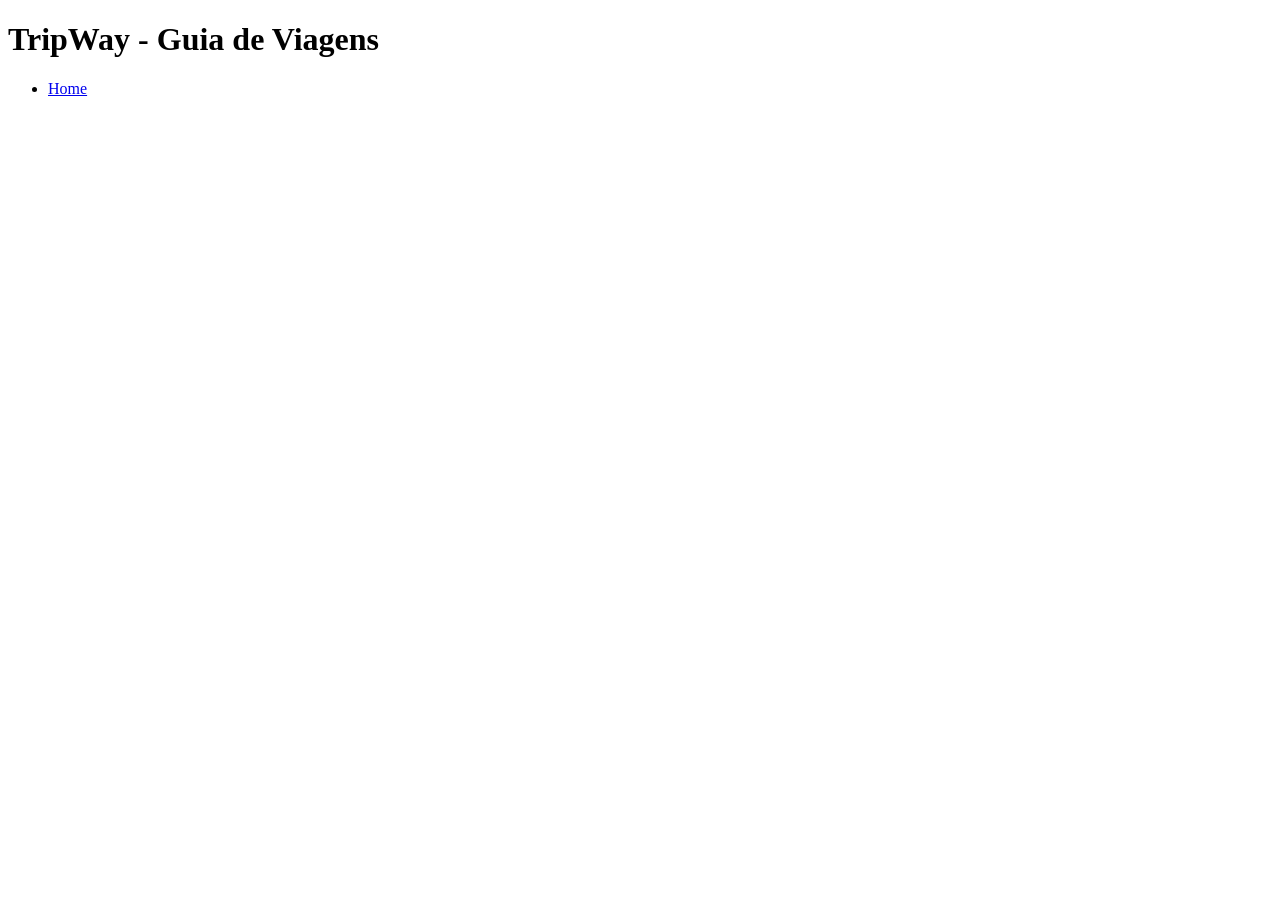
==== pages/contato.html @ c0380947 "adicionado navegacao para voltar a pagina home" ====
<!DOCTYPE html>
<html lang="en">
<head>
    <meta charset="UTF-8">
    <meta name="viewport" content="width=device-width, initial-scale=1.0">
    <title>Contato e Reserva</title>
</head>
<body>
  <header>
    <h1>TripWay - Guia de Viagens</h1>
    <nav>
        <ul>
            <li><a href="../index.html">Home</a></li>
        </ul>
    </nav>
  </header>




</body>
</html>
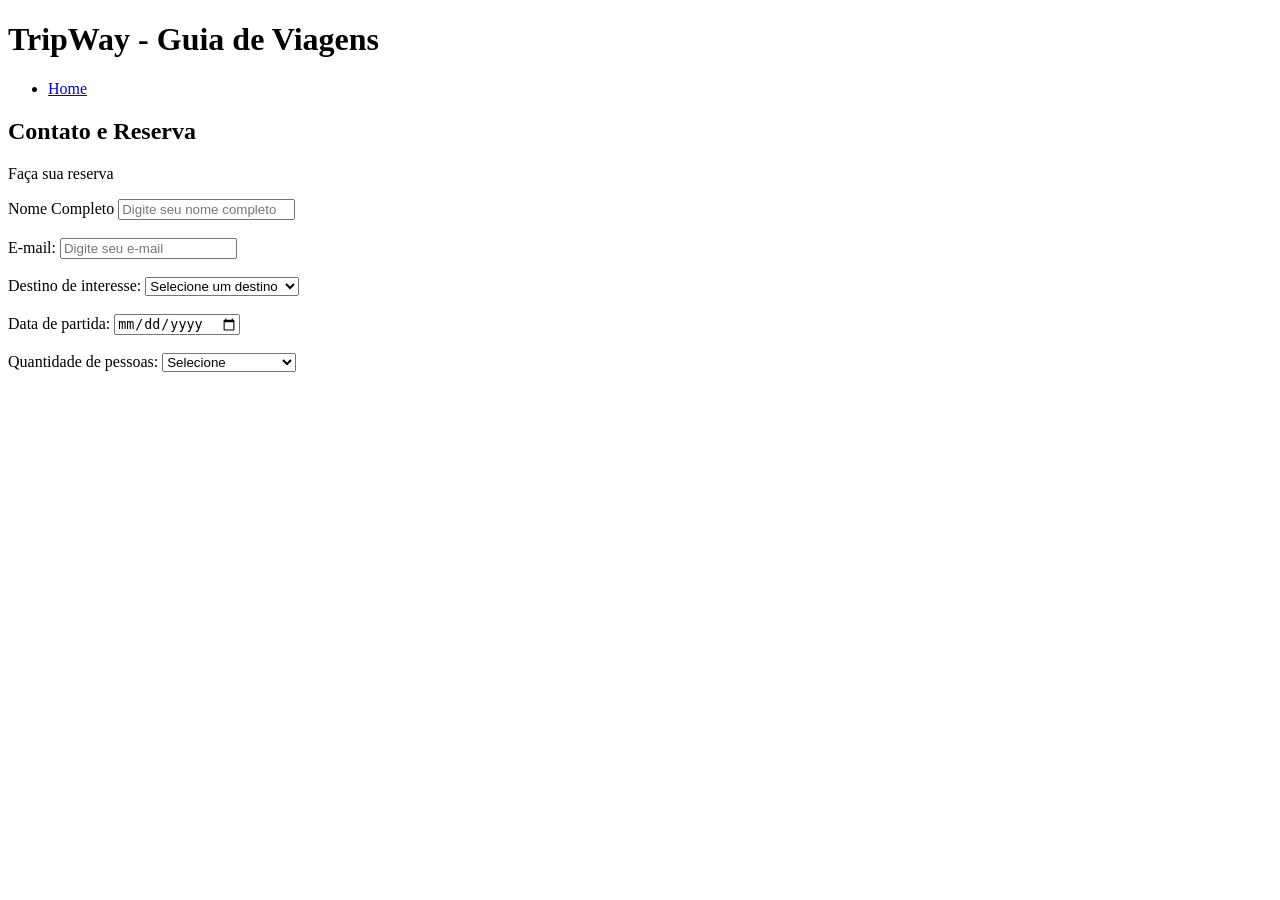
==== commit 96f96da7: "adicionado menu de reserva" ====
--- a/pages/contato.html
+++ b/pages/contato.html
@@ -15,6 +15,64 @@
     </nav>
   </header>
 
+  <main>
+    <section>
+        <h2>Contato e Reserva</h2>
+        <p>Faça sua reserva</p>
+        <form>
+        
+            <label for="nome">Nome Completo</label>
+        <input type="text" id="nome" name="nome" placeholder="Digite seu nome completo" required>
+        
+        <br><br>
+            
+        <label for="email">E-mail:</label>
+        <input type="email" id="email" name="email" placeholder="Digite seu e-mail" required>
+
+        <br><br>
+        <label for="destino">Destino de interesse:</label>
+        <select id="destino" name="destino" required>
+          <option value="" disabled selected>Selecione um destino</option>
+          <option value="maldivas">Maldivas</option>
+          <option value="alpes">Alpes Suíços - Suíça</option>
+          <option value="rio">Rio de Janeiro - Brasil</option>
+          <option value="marrakech">Marrakech - Marrocos</option>
+        </select>
+
+        <br><br>
+
+        <label for="data">Data de partida:</label>
+        <input type="date" id="data" name="data" required>
+
+        <br><br>
+
+        <label for="pessoas">Quantidade de pessoas:</label>
+        <select id="pessoas" name="pessoas" required>
+          <option value="" disabled selected>Selecione</option>
+          <option value="1">1 pessoa</option>
+          <option value="2">2 pessoas</option>
+          <option value="3">3 pessoas</option>
+          <option value="4">4 pessoas</option>
+          <option value="5">5 pessoas</option>
+          <option value="6">6 ou mais pessoas</option>
+        </select>
+
+
+       
+
+
+
+
+
+
+
+
+        </form>
+
+
+    </section>
+  </main>
+
 
 
 
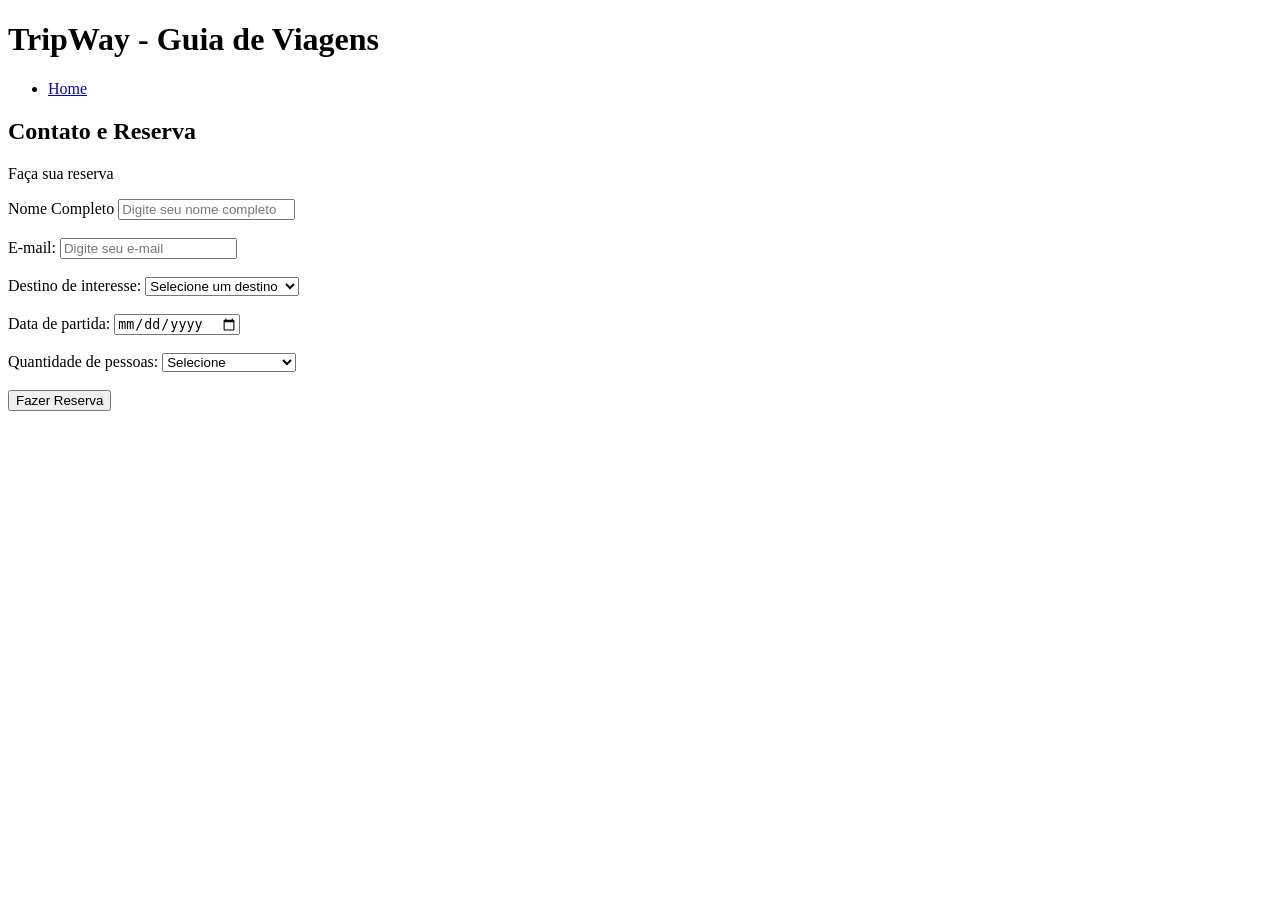
==== commit 556a7b0a: "adicionado botao para enviar reserva" ====
--- a/pages/contato.html
+++ b/pages/contato.html
@@ -57,6 +57,9 @@
           <option value="6">6 ou mais pessoas</option>
         </select>
 
+        <br><br>
+
+        <button type="submit">Fazer Reserva</button>
 
        
 
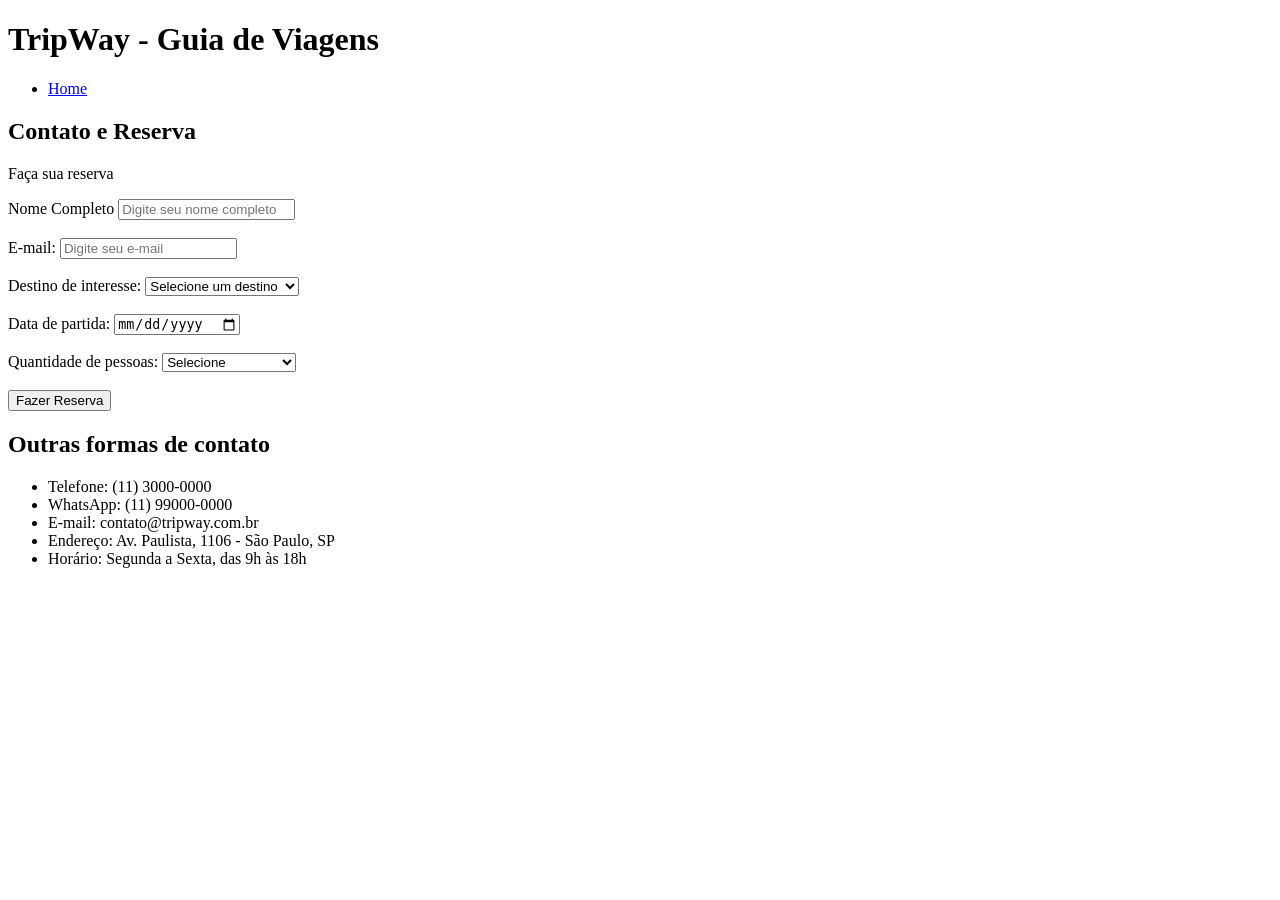
==== commit 8b659941: "adicionado outras formas de contato" ====
--- a/pages/contato.html
+++ b/pages/contato.html
@@ -19,7 +19,7 @@
     <section>
         <h2>Contato e Reserva</h2>
         <p>Faça sua reserva</p>
-        <form>
+    <form>
         
             <label for="nome">Nome Completo</label>
         <input type="text" id="nome" name="nome" placeholder="Digite seu nome completo" required>
@@ -61,17 +61,15 @@
 
         <button type="submit">Fazer Reserva</button>
 
-       
+    </form>
 
-
-
-
-
-
-
-
-        </form>
-
+    <h2>Outras formas de contato</h2>
+      <ul>
+        <li>Telefone: (11) 3000-0000</li>
+        <li>WhatsApp: (11) 99000-0000</li>
+        <li>E-mail: contato@tripway.com.br</li>
+        <li>Endereço: Av. Paulista, 1106 - São Paulo, SP</li>
+        <li>Horário: Segunda a Sexta, das 9h às 18h</li>
 
     </section>
   </main>
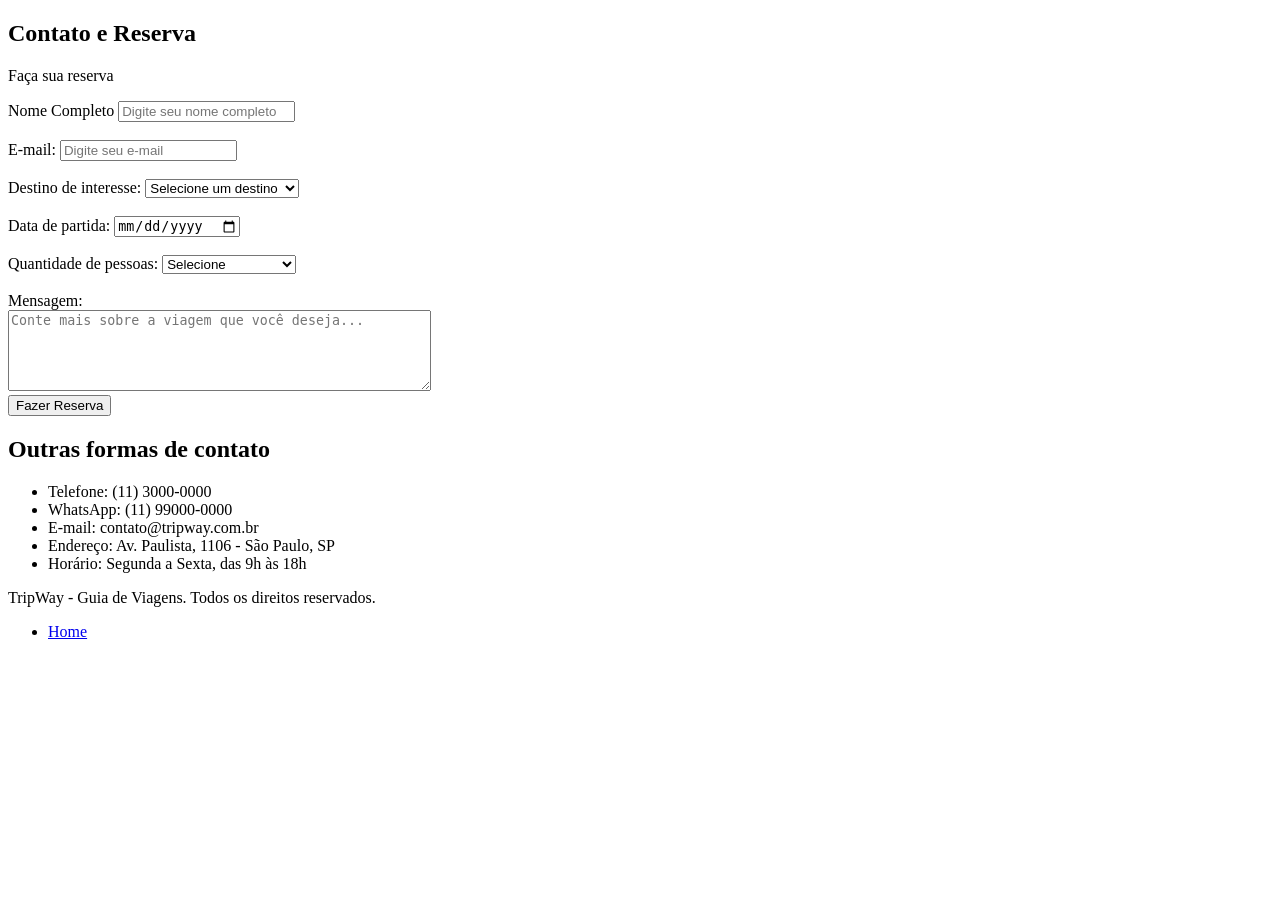
==== commit 96159260: "pagina contato finalizada" ====
--- a/pages/contato.html
+++ b/pages/contato.html
@@ -6,14 +6,6 @@
     <title>Contato e Reserva</title>
 </head>
 <body>
-  <header>
-    <h1>TripWay - Guia de Viagens</h1>
-    <nav>
-        <ul>
-            <li><a href="../index.html">Home</a></li>
-        </ul>
-    </nav>
-  </header>
 
   <main>
     <section>
@@ -58,6 +50,12 @@
         </select>
 
         <br><br>
+        
+        <label for="mensagem">Mensagem:</label>
+        <br>
+        <textarea id="mensagem" name="mensagem" rows="5" cols="50" placeholder="Conte mais sobre a viagem que você deseja..."></textarea>
+
+        <br>
 
         <button type="submit">Fazer Reserva</button>
 
@@ -70,11 +68,19 @@
         <li>E-mail: contato@tripway.com.br</li>
         <li>Endereço: Av. Paulista, 1106 - São Paulo, SP</li>
         <li>Horário: Segunda a Sexta, das 9h às 18h</li>
+      </ul>
 
     </section>
   </main>
 
-
+  <footer>
+    <p>TripWay - Guia de Viagens. Todos os direitos reservados.</p>
+        <nav>
+            <ul>
+                <li><a href="../index.html">Home</a></li>
+            </ul>
+        </nav>
+  </footer>
 
 
 </body>
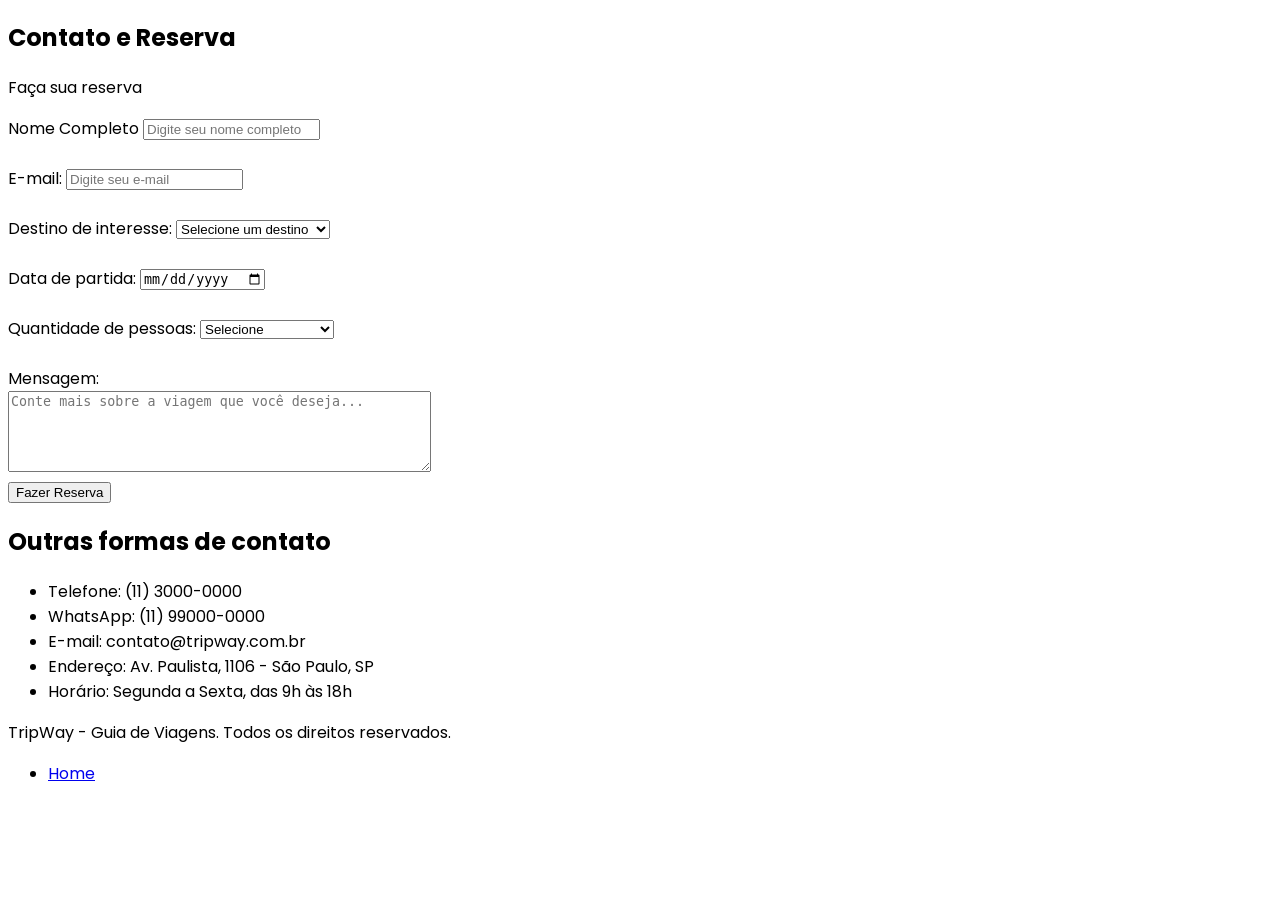
==== commit 0971b682: "cp finalizado" ====
--- a/pages/contato.html
+++ b/pages/contato.html
@@ -3,9 +3,12 @@
 <head>
     <meta charset="UTF-8">
     <meta name="viewport" content="width=device-width, initial-scale=1.0">
+    <link rel="preconnect" href="https://fonts.googleapis.com">
+  <link rel="preconnect" href="https://fonts.gstatic.com" crossorigin>
+  <link href="https://fonts.googleapis.com/css2?family=Poppins:ital,wght@0,100;0,200;0,300;0,400;0,500;0,600;0,700;0,800;0,900;1,100;1,200;1,300;1,400;1,500;1,600;1,700;1,800;1,900&display=swap" rel="stylesheet">
     <title>Contato e Reserva</title>
 </head>
-<body>
+<body style="font-family: Poppins;">
 
   <main>
     <section>
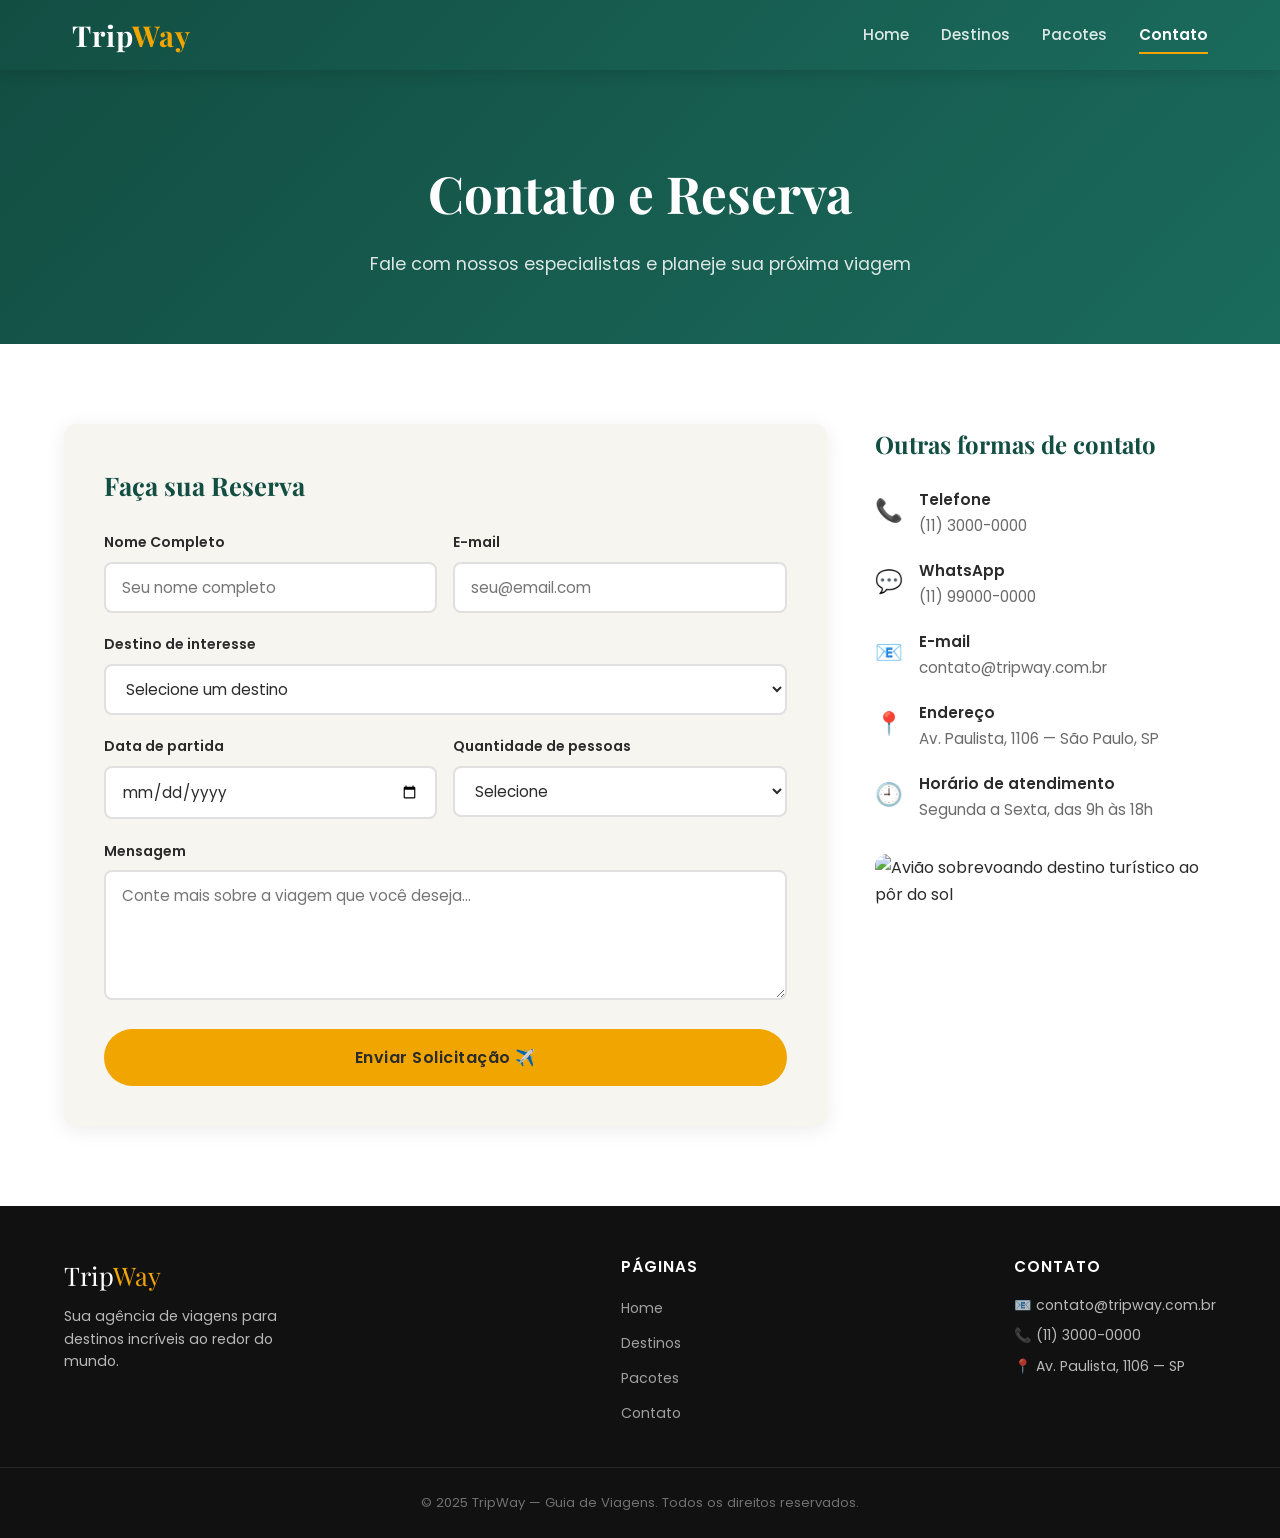
==== commit 3798fd0b: "adicionado css na pagina contato" ====
--- a/pages/contato.html
+++ b/pages/contato.html
@@ -1,90 +1,184 @@
 <!DOCTYPE html>
-<html lang="en">
+<html lang="pt-BR">
 <head>
-    <meta charset="UTF-8">
-    <meta name="viewport" content="width=device-width, initial-scale=1.0">
-    <link rel="preconnect" href="https://fonts.googleapis.com">
+  <meta charset="UTF-8">
+  <meta name="viewport" content="width=device-width, initial-scale=1.0">
+  <title>TripWay — Contato e Reserva</title>
+  <link rel="preconnect" href="https://fonts.googleapis.com">
   <link rel="preconnect" href="https://fonts.gstatic.com" crossorigin>
-  <link href="https://fonts.googleapis.com/css2?family=Poppins:ital,wght@0,100;0,200;0,300;0,400;0,500;0,600;0,700;0,800;0,900;1,100;1,200;1,300;1,400;1,500;1,600;1,700;1,800;1,900&display=swap" rel="stylesheet">
-    <title>Contato e Reserva</title>
+  <link href="https://fonts.googleapis.com/css2?family=Playfair+Display:wght@400;600;700&family=Poppins:wght@300;400;500;600;700&display=swap" rel="stylesheet">
+  <link rel="stylesheet" href="../css/style.css">
 </head>
-<body style="font-family: Poppins;">
+<body>
 
+  <!-- HEADER -->
+  <header>
+    <div class="header-inner">
+      <a href="../index.html" class="logo">Trip<span>Way</span></a>
+      <nav>
+        <ul>
+          <li><a href="../index.html">Home</a></li>
+          <li><a href="destinos.html">Destinos</a></li>
+          <li><a href="pacotes.html">Pacotes</a></li>
+          <li><a href="contato.html" class="ativo">Contato</a></li>
+        </ul>
+      </nav>
+    </div>
+  </header>
+
+  <!-- PAGE HERO -->
+  <section class="page-hero">
+    <h1>Contato e Reserva</h1>
+    <p>Fale com nossos especialistas e planeje sua próxima viagem</p>
+  </section>
+
+  <!-- FORMULÁRIO + INFO -->
   <main>
-    <section>
-        <h2>Contato e Reserva</h2>
-        <p>Faça sua reserva</p>
-    <form>
-        
-            <label for="nome">Nome Completo</label>
-        <input type="text" id="nome" name="nome" placeholder="Digite seu nome completo" required>
-        
-        <br><br>
-            
-        <label for="email">E-mail:</label>
-        <input type="email" id="email" name="email" placeholder="Digite seu e-mail" required>
+    <section id="contato-section">
+      <div class="container">
+        <div class="contato-grid">
 
-        <br><br>
-        <label for="destino">Destino de interesse:</label>
-        <select id="destino" name="destino" required>
-          <option value="" disabled selected>Selecione um destino</option>
-          <option value="maldivas">Maldivas</option>
-          <option value="alpes">Alpes Suíços - Suíça</option>
-          <option value="rio">Rio de Janeiro - Brasil</option>
-          <option value="marrakech">Marrakech - Marrocos</option>
-        </select>
+          <!-- FORMULÁRIO -->
+          <div class="form-wrapper" id="formulario">
+            <h2>Faça sua Reserva</h2>
 
-        <br><br>
+            <form action="#" method="post">
+              <div class="form-linha">
+                <div class="form-grupo">
+                  <label for="nome">Nome Completo</label>
+                  <input type="text" id="nome" name="nome" placeholder="Seu nome completo" required>
+                </div>
+                <div class="form-grupo">
+                  <label for="email">E-mail</label>
+                  <input type="email" id="email" name="email" placeholder="seu@email.com" required>
+                </div>
+              </div>
 
-        <label for="data">Data de partida:</label>
-        <input type="date" id="data" name="data" required>
+              <div class="form-grupo">
+                <label for="destino">Destino de interesse</label>
+                <select id="destino" name="destino" required>
+                  <option value="" disabled selected>Selecione um destino</option>
+                  <option value="maldivas">Maldivas</option>
+                  <option value="alpes">Alpes Suíços — Suíça</option>
+                  <option value="rio">Rio de Janeiro — Brasil</option>
+                  <option value="marrakech">Marrakech — Marrocos</option>
+                  <option value="kyoto">Kyoto — Japão</option>
+                  <option value="islandia">Islândia</option>
+                  <option value="outro">Outro destino</option>
+                </select>
+              </div>
 
-        <br><br>
+              <div class="form-linha">
+                <div class="form-grupo">
+                  <label for="data">Data de partida</label>
+                  <input type="date" id="data" name="data" required>
+                </div>
+                <div class="form-grupo">
+                  <label for="pessoas">Quantidade de pessoas</label>
+                  <select id="pessoas" name="pessoas" required>
+                    <option value="" disabled selected>Selecione</option>
+                    <option value="1">1 pessoa</option>
+                    <option value="2">2 pessoas</option>
+                    <option value="3">3 pessoas</option>
+                    <option value="4">4 pessoas</option>
+                    <option value="5">5 pessoas</option>
+                    <option value="6">6 ou mais pessoas</option>
+                  </select>
+                </div>
+              </div>
 
-        <label for="pessoas">Quantidade de pessoas:</label>
-        <select id="pessoas" name="pessoas" required>
-          <option value="" disabled selected>Selecione</option>
-          <option value="1">1 pessoa</option>
-          <option value="2">2 pessoas</option>
-          <option value="3">3 pessoas</option>
-          <option value="4">4 pessoas</option>
-          <option value="5">5 pessoas</option>
-          <option value="6">6 ou mais pessoas</option>
-        </select>
+              <div class="form-grupo">
+                <label for="mensagem">Mensagem</label>
+                <textarea id="mensagem" name="mensagem" placeholder="Conte mais sobre a viagem que você deseja..."></textarea>
+              </div>
 
-        <br><br>
-        
-        <label for="mensagem">Mensagem:</label>
-        <br>
-        <textarea id="mensagem" name="mensagem" rows="5" cols="50" placeholder="Conte mais sobre a viagem que você deseja..."></textarea>
+              <button type="submit" class="btn btn-primario">Enviar Solicitação ✈️</button>
+            </form>
+          </div>
 
-        <br>
+          <!-- INFORMAÇÕES DE CONTATO -->
+          <div class="contato-info">
+            <h2>Outras formas de contato</h2>
 
-        <button type="submit">Fazer Reserva</button>
+            <div class="info-item">
+              <span class="info-icone">📞</span>
+              <p>
+                <strong>Telefone</strong>
+                (11) 3000-0000
+              </p>
+            </div>
 
-    </form>
+            <div class="info-item">
+              <span class="info-icone">💬</span>
+              <p>
+                <strong>WhatsApp</strong>
+                (11) 99000-0000
+              </p>
+            </div>
 
-    <h2>Outras formas de contato</h2>
-      <ul>
-        <li>Telefone: (11) 3000-0000</li>
-        <li>WhatsApp: (11) 99000-0000</li>
-        <li>E-mail: contato@tripway.com.br</li>
-        <li>Endereço: Av. Paulista, 1106 - São Paulo, SP</li>
-        <li>Horário: Segunda a Sexta, das 9h às 18h</li>
-      </ul>
+            <div class="info-item">
+              <span class="info-icone">📧</span>
+              <p>
+                <strong>E-mail</strong>
+                contato@tripway.com.br
+              </p>
+            </div>
 
+            <div class="info-item">
+              <span class="info-icone">📍</span>
+              <p>
+                <strong>Endereço</strong>
+                Av. Paulista, 1106 — São Paulo, SP
+              </p>
+            </div>
+
+            <div class="info-item">
+              <span class="info-icone">🕘</span>
+              <p>
+                <strong>Horário de atendimento</strong>
+                Segunda a Sexta, das 9h às 18h
+              </p>
+            </div>
+
+            <img
+              src="https://images.unsplash.com/photo-1488085061387-422e29b40080?w=600&q=80"
+              alt="Avião sobrevoando destino turístico ao pôr do sol"
+              style="margin-top:2rem; border-radius:12px; width:100%; max-height:220px; object-fit:cover;"
+            >
+          </div>
+
+        </div>
+      </div>
     </section>
   </main>
 
+  <!-- FOOTER -->
   <footer>
-    <p>TripWay - Guia de Viagens. Todos os direitos reservados.</p>
-        <nav>
-            <ul>
-                <li><a href="../index.html">Home</a></li>
-            </ul>
-        </nav>
+    <div class="footer-inner">
+      <div>
+        <div class="footer-logo">Trip<span>Way</span></div>
+        <p class="footer-desc">Sua agência de viagens para destinos incríveis ao redor do mundo.</p>
+      </div>
+      <div class="footer-nav">
+        <h4>Páginas</h4>
+        <ul>
+          <li><a href="../index.html">Home</a></li>
+          <li><a href="destinos.html">Destinos</a></li>
+          <li><a href="pacotes.html">Pacotes</a></li>
+          <li><a href="contato.html">Contato</a></li>
+        </ul>
+      </div>
+      <div class="footer-contato">
+        <h4>Contato</h4>
+        <p>📧 contato@tripway.com.br</p>
+        <p>📞 (11) 3000-0000</p>
+        <p>📍 Av. Paulista, 1106 — SP</p>
+      </div>
+    </div>
+    <div class="footer-copy">
+      <p>© 2025 TripWay — Guia de Viagens. Todos os direitos reservados.</p>
+    </div>
   </footer>
-
 
 </body>
 </html>
--- a/css/style.css
+++ b/css/style.css
@@ -0,0 +1,827 @@
+
+* {
+  margin: 0;
+  padding: 0;
+  box-sizing: border-box;
+}
+
+:root {
+  --cor-primaria: #1a6b5c;
+  --cor-primaria-escura: #134e43;
+  --cor-secundaria: #f0a500;
+  --cor-acento: #e85d26;
+  --cor-fundo: #f7f5f0;
+  --cor-fundo-card: #ffffff;
+  --cor-texto: #2b2b2b;
+  --cor-texto-claro: #6b6b6b;
+  --cor-branco: #ffffff;
+  --cor-footer: #111111;
+
+  --fonte-titulo: 'Playfair Display', serif;
+  --fonte-corpo: 'Poppins', sans-serif;
+
+  --sombra-card: 0 4px 20px rgba(0, 0, 0, 0.08);
+  --sombra-card-hover: 0 10px 36px rgba(0, 0, 0, 0.16);
+  --raio-borda: 12px;
+  --transicao: all 0.3s ease;
+
+  --max-largura: 1200px;
+  --espaco-secao: 5rem;
+}
+
+body {
+  font-family: var(--fonte-corpo);
+  background-color: var(--cor-fundo);
+  color: var(--cor-texto);
+  line-height: 1.7;
+  font-size: 1rem;
+}
+
+img {
+  max-width: 100%;
+  display: block;
+}
+
+ul {
+  list-style: none;
+}
+
+a {
+  text-decoration: none;
+  color: inherit;
+  transition: var(--transicao);
+}
+
+a:hover {
+  color: var(--cor-secundaria);
+}
+
+header {
+  background: linear-gradient(135deg, var(--cor-primaria-escura) 0%, var(--cor-primaria) 100%);
+  color: var(--cor-branco);
+  padding: 0;
+  position: sticky;
+  top: 0;
+  z-index: 9999;
+  box-shadow: 0 2px 16px rgba(0,0,0,0.15);
+}
+
+section, main {
+  position: relative;
+  z-index: 1;
+}
+
+.header-inner {
+  max-width: var(--max-largura);
+  margin: 0 auto;
+  padding: 0 2rem;
+  display: flex;
+  align-items: center;
+  justify-content: space-between;
+  height: 70px;
+}
+
+.logo {
+  font-family: var(--fonte-titulo);
+  font-size: 1.8rem;
+  font-weight: 700;
+  color: var(--cor-branco);
+  letter-spacing: 1px;
+}
+
+.logo span {
+  color: var(--cor-secundaria);
+}
+
+nav ul {
+  display: flex;
+  gap: 2rem;
+  align-items: center;
+}
+
+nav ul li a {
+  color: rgba(255,255,255,0.85);
+  font-size: 0.95rem;
+  font-weight: 500;
+  padding: 0.4rem 0;
+  position: relative;
+}
+
+nav ul li a::after {
+  content: '';
+  position: absolute;
+  bottom: -2px;
+  left: 0;
+  width: 0;
+  height: 2px;
+  background-color: var(--cor-secundaria);
+  transition: width 0.3s ease;
+}
+
+nav ul li a:hover {
+  color: var(--cor-branco);
+}
+
+nav ul li a:hover::after {
+  width: 100%;
+}
+
+nav ul li a.ativo {
+  color: var(--cor-branco);
+  font-weight: 600;
+}
+
+nav ul li a.ativo::after {
+  width: 100%;
+}
+
+#hero {
+  background: linear-gradient(rgba(10, 50, 40, 0.62), rgba(10, 50, 40, 0.7)),
+    url('https://images.unsplash.com/photo-1476514525535-07fb3b4ae5f1?w=1600&q=80') center/cover no-repeat;
+  min-height: 92vh;
+  display: flex;
+  align-items: center;
+  justify-content: center;
+  text-align: center;
+  color: var(--cor-branco);
+  padding: 2rem;
+}
+
+.hero-conteudo {
+  max-width: 750px;
+}
+
+.hero-conteudo h1 {
+  font-family: var(--fonte-titulo);
+  font-size: clamp(2.4rem, 6vw, 4.2rem);
+  font-weight: 700;
+  line-height: 1.2;
+  margin-bottom: 1.2rem;
+  text-shadow: 0 2px 12px rgba(0,0,0,0.3);
+}
+
+.hero-conteudo p {
+  font-size: clamp(1rem, 2.5vw, 1.25rem);
+  margin-bottom: 2rem;
+  color: rgba(255,255,255,0.9);
+}
+
+.btn {
+  display: inline-block;
+  padding: 0.8rem 2rem;
+  border-radius: 50px;
+  font-family: var(--fonte-corpo);
+  font-size: 0.95rem;
+  font-weight: 600;
+  cursor: pointer;
+  border: none;
+  transition: var(--transicao);
+  letter-spacing: 0.5px;
+}
+
+.btn-primario {
+  background-color: var(--cor-secundaria);
+  color: var(--cor-texto);
+}
+
+.btn-primario:hover {
+  background-color: #d49200;
+  color: var(--cor-texto);
+  transform: translateY(-2px);
+  box-shadow: 0 6px 20px rgba(240, 165, 0, 0.4);
+}
+
+.btn-secundario {
+  background-color: transparent;
+  color: var(--cor-branco);
+  border: 2px solid var(--cor-branco);
+  margin-left: 1rem;
+}
+
+.btn-secundario:hover {
+  background-color: var(--cor-branco);
+  color: var(--cor-primaria);
+  transform: translateY(-2px);
+}
+
+.btn-outline {
+  background-color: transparent;
+  color: var(--cor-primaria);
+  border: 2px solid var(--cor-primaria);
+}
+
+.btn-outline:hover {
+  background-color: var(--cor-primaria);
+  color: var(--cor-branco);
+  transform: translateY(-2px);
+}
+
+.container {
+  max-width: var(--max-largura);
+  margin: 0 auto;
+  padding: 0 1.5rem;
+}
+
+section {
+  padding: var(--espaco-secao) 0;
+}
+
+.secao-titulo {
+  text-align: center;
+  margin-bottom: 3rem;
+}
+
+.secao-titulo h2 {
+  font-family: var(--fonte-titulo);
+  font-size: clamp(1.8rem, 4vw, 2.6rem);
+  color: var(--cor-primaria-escura);
+  margin-bottom: 0.6rem;
+}
+
+.secao-titulo p {
+  color: var(--cor-texto-claro);
+  font-size: 1.05rem;
+  max-width: 600px;
+  margin: 0 auto;
+}
+
+.secao-titulo .linha-decorativa {
+  width: 60px;
+  height: 4px;
+  background: linear-gradient(to right, var(--cor-primaria), var(--cor-secundaria));
+  border-radius: 2px;
+  margin: 0.8rem auto 0;
+}
+
+#sobre {
+  background-color: var(--cor-branco);
+}
+
+.sobre-grid {
+  display: flex;
+  gap: 4rem;
+  align-items: center;
+}
+
+.sobre-texto {
+  flex: 1;
+}
+
+.sobre-texto h2 {
+  font-family: var(--fonte-titulo);
+  font-size: clamp(1.7rem, 3vw, 2.4rem);
+  color: var(--cor-primaria-escura);
+  margin-bottom: 1.2rem;
+}
+
+.sobre-texto p {
+  color: var(--cor-texto-claro);
+  margin-bottom: 1rem;
+  font-size: 1rem;
+}
+
+.sobre-imagem {
+  flex: 1;
+}
+
+.sobre-imagem img {
+  border-radius: var(--raio-borda);
+  box-shadow: var(--sombra-card);
+  width: 100%;
+  height: 350px;
+  object-fit: cover;
+}
+
+.cards-container {
+  display: flex;
+  flex-wrap: wrap;
+  gap: 1.8rem;
+  justify-content: center;
+}
+
+.card {
+  background-color: var(--cor-fundo-card);
+  border-radius: var(--raio-borda);
+  box-shadow: var(--sombra-card);
+  overflow: hidden;
+  flex: 1 1 280px;
+  max-width: 340px;
+  transition: var(--transicao);
+  display: flex;
+  flex-direction: column;
+}
+
+.card:hover {
+  transform: translateY(-6px);
+  box-shadow: var(--sombra-card-hover);
+}
+
+.card-imagem {
+  width: 100%;
+  height: 210px;
+  object-fit: cover;
+}
+
+.card-corpo {
+  padding: 1.4rem;
+  display: flex;
+  flex-direction: column;
+  flex: 1;
+}
+
+.card-corpo h3 {
+  font-family: var(--fonte-titulo);
+  font-size: 1.2rem;
+  color: var(--cor-primaria-escura);
+  margin-bottom: 0.6rem;
+}
+
+.card-corpo p {
+  color: var(--cor-texto-claro);
+  font-size: 0.9rem;
+  flex: 1;
+  margin-bottom: 1rem;
+}
+
+.card-preco {
+  font-size: 1rem;
+  font-weight: 700;
+  color: var(--cor-acento);
+  margin-bottom: 1rem;
+}
+
+.card-lista {
+  margin-bottom: 1rem;
+  padding-left: 0;
+}
+
+.card-lista li {
+  font-size: 0.85rem;
+  color: var(--cor-texto-claro);
+  padding: 0.2rem 0;
+  padding-left: 1.4rem;
+  position: relative;
+}
+
+.check {
+  position: absolute;
+  left: 0;
+  color: var(--cor-primaria);
+  font-weight: bold;
+}
+
+.secao-cinza {
+  background-color: var(--cor-fundo);
+}
+
+.servico-card {
+  background-color: var(--cor-branco);
+  border-radius: var(--raio-borda);
+  box-shadow: var(--sombra-card);
+  padding: 2rem;
+  flex: 1 1 280px;
+  max-width: 360px;
+  transition: var(--transicao);
+  border-top: 4px solid var(--cor-primaria);
+}
+
+.servico-card:hover {
+  transform: translateY(-5px);
+  box-shadow: var(--sombra-card-hover);
+  border-top-color: var(--cor-secundaria);
+}
+
+.servico-icone {
+  font-size: 2.5rem;
+  margin-bottom: 1rem;
+}
+
+.servico-card h3 {
+  font-family: var(--fonte-titulo);
+  font-size: 1.2rem;
+  color: var(--cor-primaria-escura);
+  margin-bottom: 0.7rem;
+}
+
+.servico-card p {
+  color: var(--cor-texto-claro);
+  font-size: 0.9rem;
+  margin-bottom: 1rem;
+}
+
+.servico-card ul {
+  padding-left: 0;
+}
+
+.servico-card ul li {
+  color: var(--cor-texto-claro);
+  font-size: 0.88rem;
+  padding: 0.25rem 0;
+  padding-left: 1.2rem;
+  position: relative;
+}
+
+.servico-card ul li::before {
+  content: '✓';
+  position: absolute;
+  left: 0;
+  color: var(--cor-primaria);
+  font-weight: bold;
+}
+
+#destinos-preview {
+  background-color: var(--cor-fundo);
+}
+
+
+.page-hero {
+  background: linear-gradient(135deg, var(--cor-primaria-escura), var(--cor-primaria));
+  color: var(--cor-branco);
+  text-align: center;
+  padding: 5rem 1.5rem 4rem;
+}
+
+.page-hero h1 {
+  font-family: var(--fonte-titulo);
+  font-size: clamp(2rem, 5vw, 3.2rem);
+  margin-bottom: 0.8rem;
+}
+
+.page-hero p {
+  font-size: 1.1rem;
+  color: rgba(255,255,255,0.85);
+  max-width: 550px;
+  margin: 0 auto;
+}
+
+#contato-section {
+  background-color: var(--cor-branco);
+}
+
+.contato-grid {
+  display: flex;
+  gap: 3rem;
+  align-items: flex-start;
+}
+
+.form-wrapper {
+  flex: 2;
+  background-color: var(--cor-fundo);
+  padding: 2.5rem;
+  border-radius: var(--raio-borda);
+  box-shadow: var(--sombra-card);
+}
+
+.form-wrapper h2 {
+  font-family: var(--fonte-titulo);
+  font-size: 1.6rem;
+  color: var(--cor-primaria-escura);
+  margin-bottom: 1.5rem;
+}
+
+.form-grupo {
+  margin-bottom: 1.3rem;
+  display: flex;
+  flex-direction: column;
+}
+
+.form-grupo label {
+  font-size: 0.88rem;
+  font-weight: 600;
+  color: var(--cor-texto);
+  margin-bottom: 0.4rem;
+}
+
+.form-grupo input,
+.form-grupo select,
+.form-grupo textarea {
+  width: 100%;
+  padding: 0.75rem 1rem;
+  border: 2px solid #e0e0e0;
+  border-radius: 8px;
+  font-family: var(--fonte-corpo);
+  font-size: 0.95rem;
+  color: var(--cor-texto);
+  background-color: var(--cor-branco);
+  transition: border-color 0.3s;
+  outline: none;
+}
+
+.form-grupo input:focus,
+.form-grupo select:focus,
+.form-grupo textarea:focus {
+  border-color: var(--cor-primaria);
+}
+
+.form-grupo input:hover,
+.form-grupo select:hover,
+.form-grupo textarea:hover {
+  border-color: #aaa;
+}
+
+.form-grupo textarea {
+  resize: vertical;
+  min-height: 130px;
+}
+
+.form-linha {
+  display: flex;
+  gap: 1rem;
+}
+
+.form-linha .form-grupo {
+  flex: 1;
+}
+
+.form-wrapper button[type="submit"] {
+  width: 100%;
+  padding: 1rem;
+  font-size: 1rem;
+  margin-top: 0.5rem;
+}
+
+.contato-info {
+  flex: 1;
+}
+
+.contato-info h2 {
+  font-family: var(--fonte-titulo);
+  font-size: 1.5rem;
+  color: var(--cor-primaria-escura);
+  margin-bottom: 1.5rem;
+}
+
+.info-item {
+  display: flex;
+  align-items: flex-start;
+  gap: 1rem;
+  margin-bottom: 1.4rem;
+}
+
+.info-icone {
+  font-size: 1.4rem;
+  margin-top: 2px;
+  flex-shrink: 0;
+}
+
+.info-item p {
+  font-size: 0.95rem;
+  color: var(--cor-texto-claro);
+  line-height: 1.5;
+}
+
+.info-item strong {
+  display: block;
+  color: var(--cor-texto);
+  font-weight: 600;
+  margin-bottom: 0.2rem;
+}
+
+footer {
+  background-color: var(--cor-footer);
+  color: rgba(255,255,255,0.7);
+  padding: 3rem 0 1.5rem;
+}
+
+.footer-inner {
+  max-width: var(--max-largura);
+  margin: 0 auto;
+  padding: 0 1.5rem;
+  display: flex;
+  justify-content: space-between;
+  align-items: flex-start;
+  gap: 2rem;
+  flex-wrap: wrap;
+  margin-bottom: 2rem;
+}
+
+.footer-logo {
+  font-family: var(--fonte-titulo);
+  font-size: 1.6rem;
+  color: var(--cor-branco);
+  margin-bottom: 0.5rem;
+}
+
+.footer-logo span {
+  color: var(--cor-secundaria);
+}
+
+.footer-desc {
+  font-size: 0.88rem;
+  max-width: 240px;
+  line-height: 1.6;
+}
+
+.footer-nav h4,
+.footer-contato h4 {
+  color: var(--cor-branco);
+  font-size: 0.95rem;
+  font-weight: 600;
+  margin-bottom: 0.9rem;
+  text-transform: uppercase;
+  letter-spacing: 1px;
+}
+
+.footer-nav ul li {
+  margin-bottom: 0.5rem;
+}
+
+.footer-nav ul li a {
+  color: rgba(255,255,255,0.6);
+  font-size: 0.88rem;
+  transition: color 0.3s;
+}
+
+.footer-nav ul li a:hover {
+  color: var(--cor-secundaria);
+}
+
+.footer-contato p {
+  font-size: 0.88rem;
+  margin-bottom: 0.4rem;
+}
+
+.footer-copy {
+  text-align: center;
+  padding-top: 1.5rem;
+  border-top: 1px solid rgba(255,255,255,0.1);
+  font-size: 0.82rem;
+  color: rgba(255,255,255,0.4);
+}
+
+#numeros {
+  background: linear-gradient(135deg, var(--cor-primaria-escura), var(--cor-primaria));
+  color: var(--cor-branco);
+  padding: 4rem 0;
+}
+
+.numeros-grid {
+  display: flex;
+  justify-content: center;
+  gap: 3rem;
+  flex-wrap: wrap;
+  text-align: center;
+}
+
+.numero-item h3 {
+  font-family: var(--fonte-titulo);
+  font-size: 2.8rem;
+  font-weight: 700;
+  color: var(--cor-secundaria);
+}
+
+.numero-item p {
+  font-size: 0.95rem;
+  color: rgba(255,255,255,0.8);
+}
+
+.badge {
+  display: inline-block;
+  background-color: var(--cor-secundaria);
+  color: var(--cor-texto);
+  font-size: 0.75rem;
+  font-weight: 700;
+  padding: 0.2rem 0.7rem;
+  border-radius: 50px;
+  margin-bottom: 0.5rem;
+}
+
+@media (max-width: 1024px) {
+  :root {
+    --espaco-secao: 3.5rem;
+  }
+
+  .cards-container {
+    gap: 1.4rem;
+  }
+
+  .card {
+    flex: 1 1 240px;
+    max-width: 300px;
+  }
+
+  .sobre-grid {
+    gap: 2.5rem;
+  }
+
+  .contato-grid {
+    gap: 2rem;
+  }
+}
+
+@media (max-width: 768px) {
+  /* Nav vira coluna */
+  .header-inner {
+    flex-direction: column;
+    height: auto;
+    padding: 1rem 1.5rem;
+    gap: 0.8rem;
+  }
+
+  nav ul {
+    flex-direction: column;
+    gap: 0.5rem;
+    width: 100%;
+    text-align: center;
+  }
+
+  nav ul li a {
+    display: block;
+    padding: 0.4rem 1rem;
+  }
+
+  .cards-container {
+    flex-direction: row;
+    flex-wrap: wrap;
+    gap: 1rem;
+  }
+
+  .card {
+    flex: 1 1 calc(50% - 0.5rem);
+    max-width: calc(50% - 0.5rem);
+  }
+
+  .servico-card {
+    flex: 1 1 calc(50% - 0.5rem);
+    max-width: calc(50% - 0.5rem);
+  }
+
+  .sobre-grid {
+    flex-direction: column;
+    gap: 2rem;
+  }
+
+  .sobre-imagem img {
+    height: 280px;
+  }
+
+  .contato-grid {
+    flex-direction: column;
+  }
+
+  .footer-inner {
+    flex-direction: column;
+    gap: 2rem;
+  }
+
+  .numeros-grid {
+    gap: 2rem;
+  }
+
+
+  .form-linha {
+    flex-direction: column;
+    gap: 0;
+  }
+}
+
+@media (max-width: 480px) {
+  :root {
+    --espaco-secao: 2.5rem;
+  }
+
+  .cards-container {
+    flex-direction: column;
+    align-items: center;
+  }
+
+  .card {
+    flex: unset;
+    max-width: 100%;
+    width: 100%;
+  }
+
+  .servico-card {
+    flex: unset;
+    max-width: 100%;
+    width: 100%;
+  }
+
+  .hero-conteudo {
+    padding: 0 0.5rem;
+  }
+
+  .btn-secundario {
+    margin-left: 0;
+    margin-top: 0.8rem;
+  }
+
+  .form-wrapper {
+    padding: 1.5rem;
+  }
+
+  .numeros-grid {
+    flex-direction: column;
+    gap: 1.5rem;
+  }
+
+  .footer-desc {
+    max-width: 100%;
+  }
+
+  .form-grupo input,
+  .form-grupo select,
+  .form-grupo textarea {
+    font-size: 1rem;
+  }
+}
